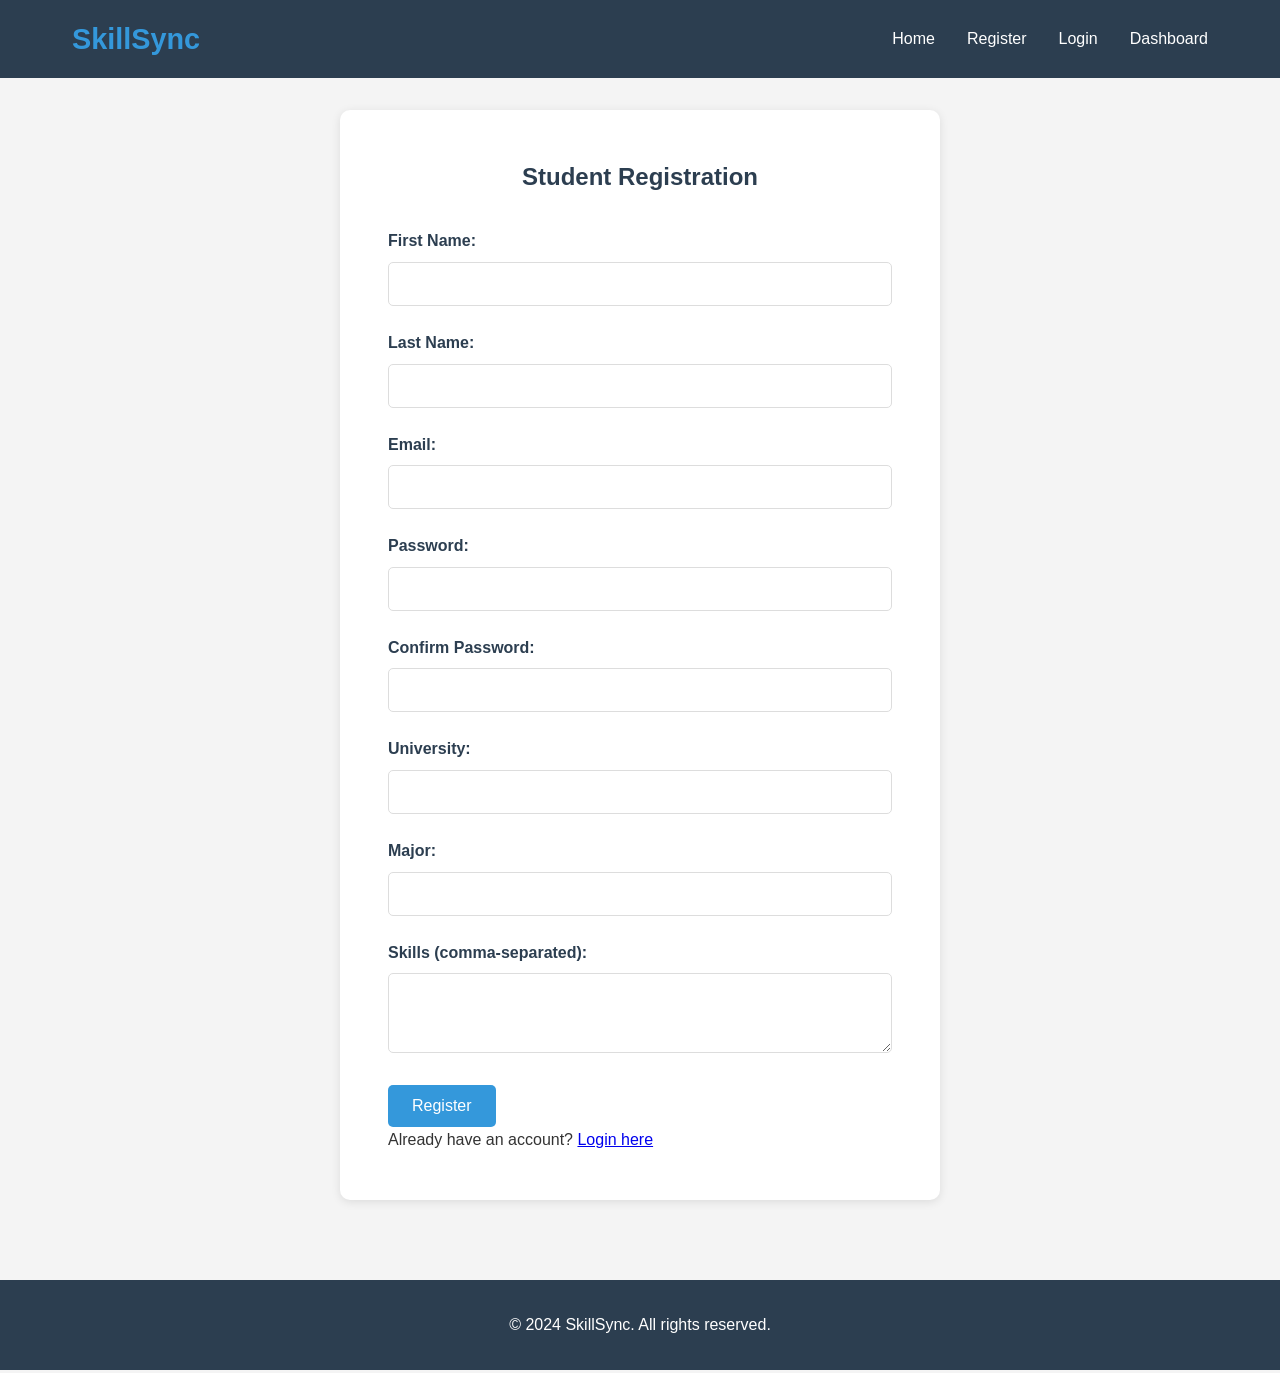
==== webapp/student_registration.html @ 84f4e048 "Initialize SkillSync project with basic models, servlets, and web resources Co-authored-by: rahman24" ====
<!DOCTYPE html>
<html lang="en">
<head>
    <meta charset="UTF-8">
    <meta name="viewport" content="width=device-width, initial-scale=1.0">
    <title>Student Registration - SkillSync</title>
    <link rel="stylesheet" href="css/style.css">
</head>
<body>
    <header>
        <nav>
            <div class="logo">
                <h1>SkillSync</h1>
            </div>
            <ul class="nav-links">
                <li><a href="index.html">Home</a></li>
                <li><a href="student_registration.html">Register</a></li>
                <li><a href="login">Login</a></li>
                <li><a href="organizer_dashboard.html">Dashboard</a></li>
            </ul>
        </nav>
    </header>

    <main>
        <section class="registration-form">
            <h2>Student Registration</h2>
            <form action="register" method="post">
                <div class="form-group">
                    <label for="firstName">First Name:</label>
                    <input type="text" id="firstName" name="firstName" required>
                </div>
                
                <div class="form-group">
                    <label for="lastName">Last Name:</label>
                    <input type="text" id="lastName" name="lastName" required>
                </div>
                
                <div class="form-group">
                    <label for="email">Email:</label>
                    <input type="email" id="email" name="email" required>
                </div>
                
                <div class="form-group">
                    <label for="password">Password:</label>
                    <input type="password" id="password" name="password" required>
                </div>
                
                <div class="form-group">
                    <label for="confirmPassword">Confirm Password:</label>
                    <input type="password" id="confirmPassword" name="confirmPassword" required>
                </div>
                
                <div class="form-group">
                    <label for="university">University:</label>
                    <input type="text" id="university" name="university" required>
                </div>
                
                <div class="form-group">
                    <label for="major">Major:</label>
                    <input type="text" id="major" name="major" required>
                </div>
                
                <div class="form-group">
                    <label for="skills">Skills (comma-separated):</label>
                    <textarea id="skills" name="skills" rows="3"></textarea>
                </div>
                
                <input type="hidden" name="userType" value="student">
                
                <button type="submit" class="btn btn-primary">Register</button>
            </form>
            
            <p>Already have an account? <a href="login">Login here</a></p>
        </section>
    </main>

    <footer>
        <p>&copy; 2024 SkillSync. All rights reserved.</p>
    </footer>
</body>
</html>
---- webapp/css/style.css ----
/* SkillSync Application Styles */

/* Global Styles */
* {
    margin: 0;
    padding: 0;
    box-sizing: border-box;
}

body {
    font-family: 'Arial', sans-serif;
    line-height: 1.6;
    color: #333;
    background-color: #f4f4f4;
}

/* Header Styles */
header {
    background-color: #2c3e50;
    color: white;
    padding: 1rem 0;
    position: sticky;
    top: 0;
    z-index: 100;
}

nav {
    display: flex;
    justify-content: space-between;
    align-items: center;
    max-width: 1200px;
    margin: 0 auto;
    padding: 0 2rem;
}

.logo h1 {
    font-size: 1.8rem;
    color: #3498db;
}

.nav-links {
    display: flex;
    list-style: none;
    gap: 2rem;
}

.nav-links a {
    color: white;
    text-decoration: none;
    transition: color 0.3s ease;
}

.nav-links a:hover {
    color: #3498db;
}

/* Main Content Styles */
main {
    max-width: 1200px;
    margin: 0 auto;
    padding: 2rem;
}

/* Button Styles */
.btn {
    display: inline-block;
    padding: 0.75rem 1.5rem;
    text-decoration: none;
    border: none;
    border-radius: 5px;
    cursor: pointer;
    transition: background-color 0.3s ease;
    font-size: 1rem;
}

.btn-primary {
    background-color: #3498db;
    color: white;
}

.btn-primary:hover {
    background-color: #2980b9;
}

.btn-secondary {
    background-color: #95a5a6;
    color: white;
}

.btn-secondary:hover {
    background-color: #7f8c8d;
}

/* Hero Section */
.hero {
    text-align: center;
    padding: 4rem 0;
    background-color: white;
    border-radius: 10px;
    margin-bottom: 3rem;
    box-shadow: 0 2px 10px rgba(0,0,0,0.1);
}

.hero h2 {
    font-size: 2.5rem;
    margin-bottom: 1rem;
    color: #2c3e50;
}

.hero p {
    font-size: 1.2rem;
    margin-bottom: 2rem;
    color: #7f8c8d;
}

.cta-buttons {
    display: flex;
    gap: 1rem;
    justify-content: center;
    flex-wrap: wrap;
}

/* Features Section */
.features {
    padding: 3rem 0;
}

.features h3 {
    text-align: center;
    font-size: 2rem;
    margin-bottom: 2rem;
    color: #2c3e50;
}

.feature-grid {
    display: grid;
    grid-template-columns: repeat(auto-fit, minmax(300px, 1fr));
    gap: 2rem;
}

.feature-card {
    background-color: white;
    padding: 2rem;
    border-radius: 10px;
    box-shadow: 0 2px 10px rgba(0,0,0,0.1);
    text-align: center;
}

.feature-card h4 {
    font-size: 1.3rem;
    margin-bottom: 1rem;
    color: #2c3e50;
}

/* Form Styles */
.registration-form {
    background-color: white;
    padding: 3rem;
    border-radius: 10px;
    box-shadow: 0 2px 10px rgba(0,0,0,0.1);
    max-width: 600px;
    margin: 0 auto;
}

.registration-form h2 {
    text-align: center;
    margin-bottom: 2rem;
    color: #2c3e50;
}

.form-group {
    margin-bottom: 1.5rem;
}

.form-group label {
    display: block;
    margin-bottom: 0.5rem;
    font-weight: bold;
    color: #2c3e50;
}

.form-group input,
.form-group textarea {
    width: 100%;
    padding: 0.75rem;
    border: 1px solid #ddd;
    border-radius: 5px;
    font-size: 1rem;
}

.form-group input:focus,
.form-group textarea:focus {
    outline: none;
    border-color: #3498db;
}

/* Dashboard Styles */
.dashboard {
    background-color: white;
    padding: 3rem;
    border-radius: 10px;
    box-shadow: 0 2px 10px rgba(0,0,0,0.1);
}

.dashboard h2 {
    margin-bottom: 2rem;
    color: #2c3e50;
}

.dashboard-stats {
    display: grid;
    grid-template-columns: repeat(auto-fit, minmax(200px, 1fr));
    gap: 1.5rem;
    margin-bottom: 3rem;
}

.stat-card {
    background-color: #f8f9fa;
    padding: 1.5rem;
    border-radius: 8px;
    text-align: center;
    border-left: 4px solid #3498db;
}

.stat-card h3 {
    color: #7f8c8d;
    font-size: 0.9rem;
    margin-bottom: 0.5rem;
}

.stat-number {
    font-size: 2rem;
    font-weight: bold;
    color: #2c3e50;
}

.dashboard-actions {
    margin-bottom: 3rem;
}

.dashboard-actions h3 {
    margin-bottom: 1rem;
    color: #2c3e50;
}

.action-buttons {
    display: flex;
    gap: 1rem;
    flex-wrap: wrap;
}

.recent-events,
.participant-management {
    margin-bottom: 2rem;
}

.recent-events h3,
.participant-management h3 {
    margin-bottom: 1rem;
    color: #2c3e50;
}

.events-list,
.participants-list {
    background-color: #f8f9fa;
    padding: 1rem;
    border-radius: 5px;
    border: 1px solid #e9ecef;
}

/* Footer Styles */
footer {
    background-color: #2c3e50;
    color: white;
    text-align: center;
    padding: 2rem 0;
    margin-top: 3rem;
}

/* Responsive Design */
@media (max-width: 768px) {
    nav {
        flex-direction: column;
        gap: 1rem;
    }
    
    .nav-links {
        gap: 1rem;
    }
    
    .hero h2 {
        font-size: 2rem;
    }
    
    .cta-buttons {
        flex-direction: column;
        align-items: center;
    }
    
    .registration-form {
        margin: 0 1rem;
        padding: 2rem;
    }
    
    .dashboard {
        margin: 0 1rem;
        padding: 2rem;
    }
    
    .action-buttons {
        flex-direction: column;
    }
}
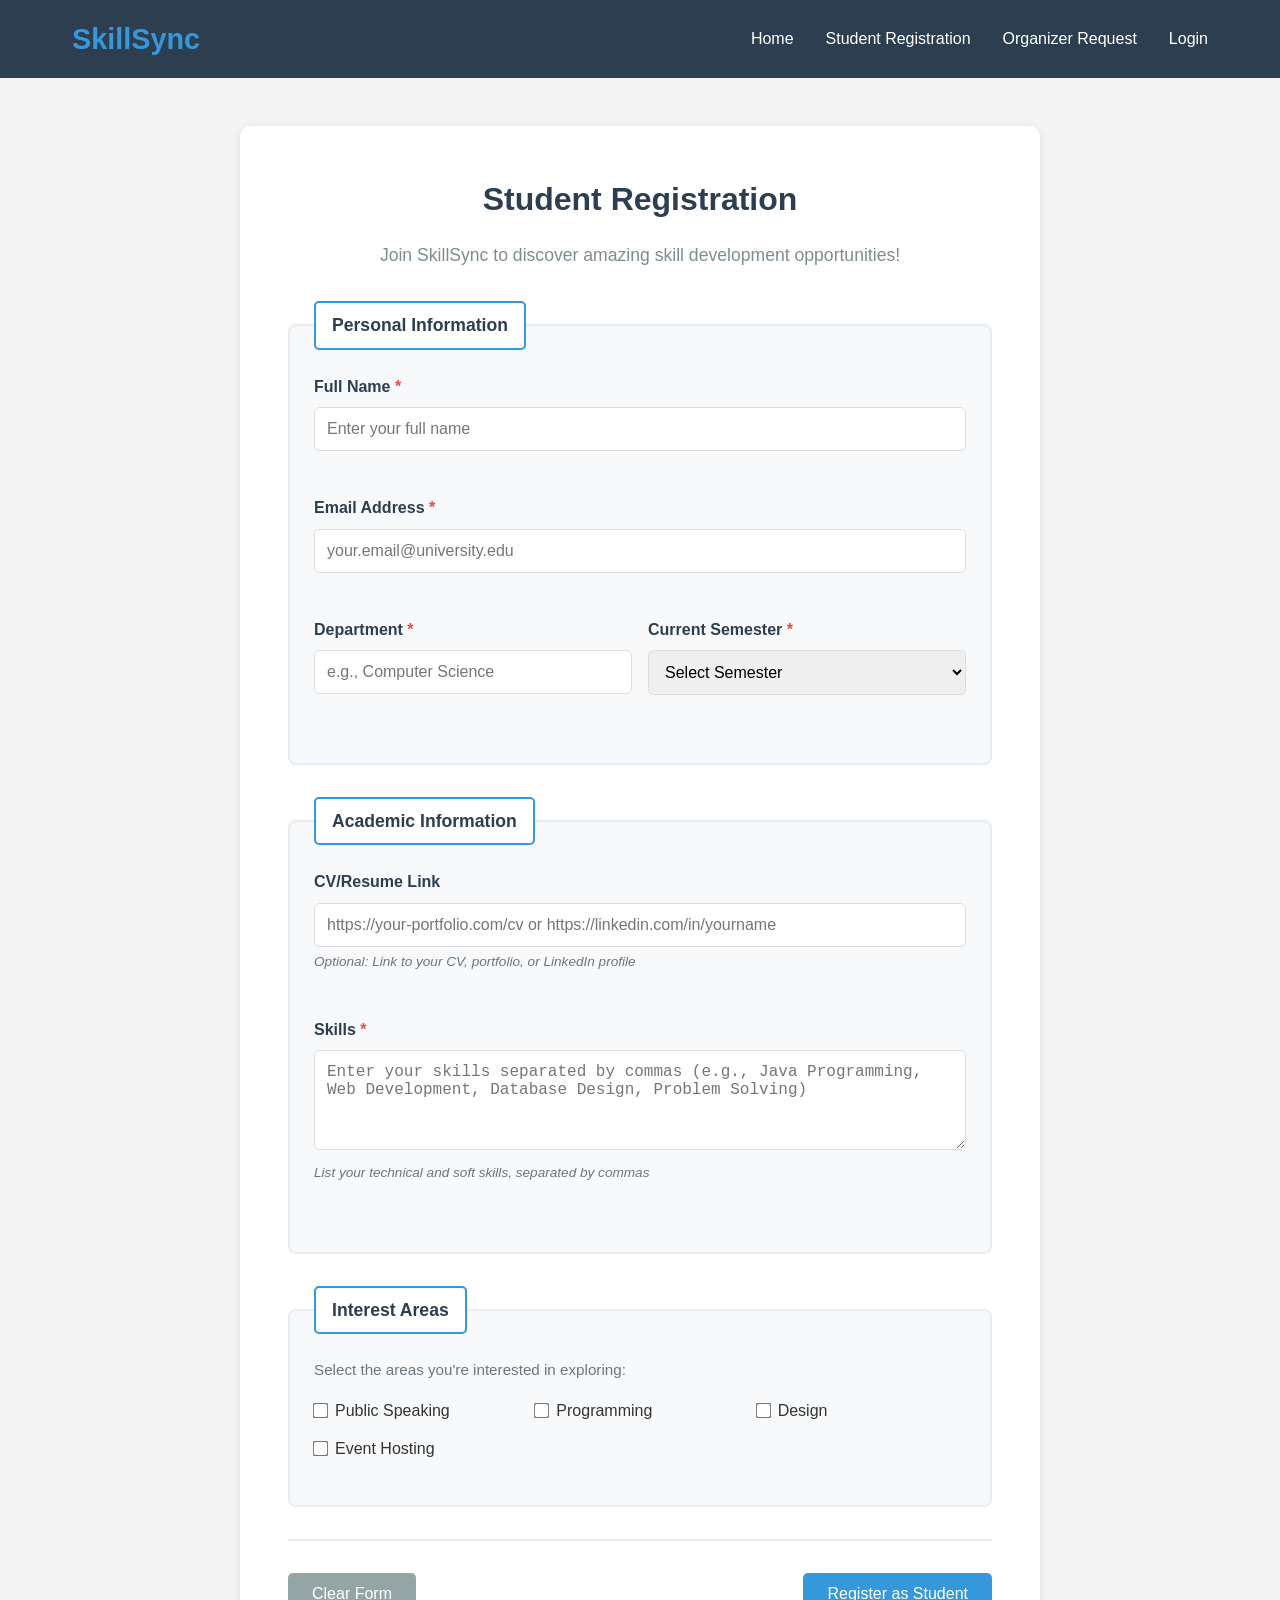
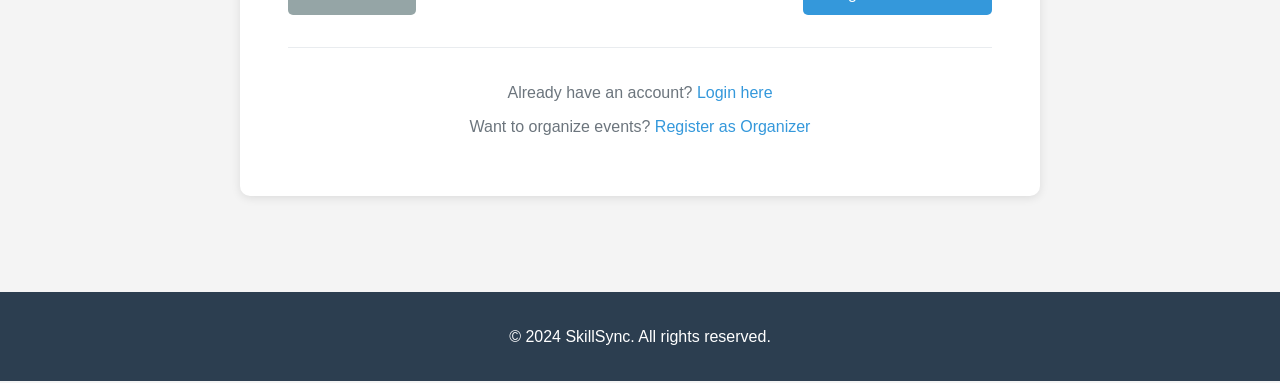
==== commit 8010d158: "Add student and organizer registration pages with enhanced forms Co-authored-by: rahman241-15-359 <r" ====
--- a/webapp/student_registration.html
+++ b/webapp/student_registration.html
@@ -14,68 +14,168 @@
             </div>
             <ul class="nav-links">
                 <li><a href="index.html">Home</a></li>
-                <li><a href="student_registration.html">Register</a></li>
+                <li><a href="student_registration.html">Student Registration</a></li>
+                <li><a href="organizer_request.html">Organizer Request</a></li>
                 <li><a href="login">Login</a></li>
-                <li><a href="organizer_dashboard.html">Dashboard</a></li>
             </ul>
         </nav>
     </header>
 
     <main>
-        <section class="registration-form">
-            <h2>Student Registration</h2>
-            <form action="register" method="post">
-                <div class="form-group">
-                    <label for="firstName">First Name:</label>
-                    <input type="text" id="firstName" name="firstName" required>
+        <div class="form-container">
+            <section class="registration-form">
+                <h2>Student Registration</h2>
+                <p class="form-description">Join SkillSync to discover amazing skill development opportunities!</p>
+                
+                <form action="StudentRegistrationServlet" method="post" id="studentForm">
+                    
+                    <!-- Personal Information Section -->
+                    <fieldset>
+                        <legend>Personal Information</legend>
+                        
+                        <div class="form-group">
+                            <label for="name">Full Name <span class="required">*</span></label>
+                            <input type="text" id="name" name="name" required 
+                                   placeholder="Enter your full name" 
+                                   minlength="2" maxlength="100">
+                            <div class="error-message" id="nameError"></div>
+                        </div>
+                        
+                        <div class="form-group">
+                            <label for="email">Email Address <span class="required">*</span></label>
+                            <input type="email" id="email" name="email" required 
+                                   placeholder="your.email@university.edu">
+                            <div class="error-message" id="emailError"></div>
+                        </div>
+                        
+                        <div class="form-row">
+                            <div class="form-group">
+                                <label for="department">Department <span class="required">*</span></label>
+                                <input type="text" id="department" name="department" required 
+                                       placeholder="e.g., Computer Science" 
+                                       maxlength="100">
+                                <div class="error-message" id="departmentError"></div>
+                            </div>
+                            
+                            <div class="form-group">
+                                <label for="semester">Current Semester <span class="required">*</span></label>
+                                <select id="semester" name="semester" required>
+                                    <option value="">Select Semester</option>
+                                    <option value="1">1st Semester</option>
+                                    <option value="2">2nd Semester</option>
+                                    <option value="3">3rd Semester</option>
+                                    <option value="4">4th Semester</option>
+                                    <option value="5">5th Semester</option>
+                                    <option value="6">6th Semester</option>
+                                    <option value="7">7th Semester</option>
+                                    <option value="8">8th Semester</option>
+                                    <option value="9">9th Semester (Master's)</option>
+                                    <option value="10">10th Semester (Master's)</option>
+                                </select>
+                                <div class="error-message" id="semesterError"></div>
+                            </div>
+                        </div>
+                    </fieldset>
+
+                    <!-- Academic Information Section -->
+                    <fieldset>
+                        <legend>Academic Information</legend>
+                        
+                        <div class="form-group">
+                            <label for="cvLink">CV/Resume Link</label>
+                            <input type="url" id="cvLink" name="cvLink" 
+                                   placeholder="https://your-portfolio.com/cv or https://linkedin.com/in/yourname">
+                            <small class="help-text">Optional: Link to your CV, portfolio, or LinkedIn profile</small>
+                            <div class="error-message" id="cvLinkError"></div>
+                        </div>
+                        
+                        <div class="form-group">
+                            <label for="skills">Skills <span class="required">*</span></label>
+                            <textarea id="skills" name="skills" rows="4" required 
+                                      placeholder="Enter your skills separated by commas (e.g., Java Programming, Web Development, Database Design, Problem Solving)"
+                                      maxlength="500"></textarea>
+                            <small class="help-text">List your technical and soft skills, separated by commas</small>
+                            <div class="error-message" id="skillsError"></div>
+                        </div>
+                    </fieldset>
+
+                    <!-- Interest Areas Section -->
+                    <fieldset>
+                        <legend>Interest Areas</legend>
+                        <p class="section-description">Select the areas you're interested in exploring:</p>
+                        
+                        <div class="checkbox-group">
+                            <div class="checkbox-item">
+                                <input type="checkbox" id="publicSpeaking" name="interestAreas" value="Public Speaking">
+                                <label for="publicSpeaking">Public Speaking</label>
+                            </div>
+                            
+                            <div class="checkbox-item">
+                                <input type="checkbox" id="programming" name="interestAreas" value="Programming">
+                                <label for="programming">Programming</label>
+                            </div>
+                            
+                            <div class="checkbox-item">
+                                <input type="checkbox" id="design" name="interestAreas" value="Design">
+                                <label for="design">Design</label>
+                            </div>
+                            
+                            <div class="checkbox-item">
+                                <input type="checkbox" id="hosting" name="interestAreas" value="Hosting">
+                                <label for="hosting">Event Hosting</label>
+                            </div>
+                        </div>
+                        <div class="error-message" id="interestAreasError"></div>
+                    </fieldset>
+
+                    <!-- Form Actions -->
+                    <div class="form-actions">
+                        <button type="reset" class="btn btn-secondary">Clear Form</button>
+                        <button type="submit" class="btn btn-primary">Register as Student</button>
+                    </div>
+                </form>
+                
+                <div class="form-footer">
+                    <p>Already have an account? <a href="login">Login here</a></p>
+                    <p>Want to organize events? <a href="organizer_request.html">Register as Organizer</a></p>
                 </div>
-                
-                <div class="form-group">
-                    <label for="lastName">Last Name:</label>
-                    <input type="text" id="lastName" name="lastName" required>
-                </div>
-                
-                <div class="form-group">
-                    <label for="email">Email:</label>
-                    <input type="email" id="email" name="email" required>
-                </div>
-                
-                <div class="form-group">
-                    <label for="password">Password:</label>
-                    <input type="password" id="password" name="password" required>
-                </div>
-                
-                <div class="form-group">
-                    <label for="confirmPassword">Confirm Password:</label>
-                    <input type="password" id="confirmPassword" name="confirmPassword" required>
-                </div>
-                
-                <div class="form-group">
-                    <label for="university">University:</label>
-                    <input type="text" id="university" name="university" required>
-                </div>
-                
-                <div class="form-group">
-                    <label for="major">Major:</label>
-                    <input type="text" id="major" name="major" required>
-                </div>
-                
-                <div class="form-group">
-                    <label for="skills">Skills (comma-separated):</label>
-                    <textarea id="skills" name="skills" rows="3"></textarea>
-                </div>
-                
-                <input type="hidden" name="userType" value="student">
-                
-                <button type="submit" class="btn btn-primary">Register</button>
-            </form>
-            
-            <p>Already have an account? <a href="login">Login here</a></p>
-        </section>
+            </section>
+        </div>
     </main>
 
     <footer>
         <p>&copy; 2024 SkillSync. All rights reserved.</p>
     </footer>
+
+    <script>
+        // Basic form validation enhancement
+        document.getElementById('studentForm').addEventListener('submit', function(e) {
+            const skills = document.getElementById('skills').value.trim();
+            const interestAreas = document.querySelectorAll('input[name="interestAreas"]:checked');
+            
+            // Validate skills field
+            if (skills.length === 0) {
+                e.preventDefault();
+                document.getElementById('skillsError').textContent = 'Please enter at least one skill.';
+                document.getElementById('skills').focus();
+                return;
+            }
+            
+            // Clear any previous error messages
+            document.querySelectorAll('.error-message').forEach(error => error.textContent = '');
+        });
+
+        // Real-time validation for URL field
+        document.getElementById('cvLink').addEventListener('blur', function() {
+            const url = this.value.trim();
+            const errorDiv = document.getElementById('cvLinkError');
+            
+            if (url && !url.match(/^https?:\/\/.+/)) {
+                errorDiv.textContent = 'Please enter a valid URL starting with http:// or https://';
+            } else {
+                errorDiv.textContent = '';
+            }
+        });
+    </script>
 </body>
 </html>
--- a/webapp/css/style.css
+++ b/webapp/css/style.css
@@ -71,6 +71,7 @@
     cursor: pointer;
     transition: background-color 0.3s ease;
     font-size: 1rem;
+    font-weight: 500;
 }
 
 .btn-primary {
@@ -152,20 +153,61 @@
     color: #2c3e50;
 }
 
-/* Form Styles */
+/* Form Container */
+.form-container {
+    display: flex;
+    justify-content: center;
+    padding: 1rem 0;
+}
+
+/* Enhanced Form Styles */
 .registration-form {
     background-color: white;
     padding: 3rem;
     border-radius: 10px;
     box-shadow: 0 2px 10px rgba(0,0,0,0.1);
-    max-width: 600px;
-    margin: 0 auto;
+    max-width: 800px;
+    width: 100%;
 }
 
 .registration-form h2 {
     text-align: center;
-    margin-bottom: 2rem;
-    color: #2c3e50;
+    margin-bottom: 1rem;
+    color: #2c3e50;
+    font-size: 2rem;
+}
+
+.form-description {
+    text-align: center;
+    margin-bottom: 2rem;
+    color: #7f8c8d;
+    font-size: 1.1rem;
+}
+
+/* Fieldset Styles */
+fieldset {
+    border: 2px solid #e9ecef;
+    border-radius: 8px;
+    padding: 1.5rem;
+    margin-bottom: 2rem;
+    background-color: #f8f9fa;
+}
+
+fieldset legend {
+    background-color: white;
+    padding: 0.5rem 1rem;
+    border: 2px solid #3498db;
+    border-radius: 5px;
+    color: #2c3e50;
+    font-weight: bold;
+    font-size: 1.1rem;
+}
+
+/* Form Row for Side-by-Side Fields */
+.form-row {
+    display: grid;
+    grid-template-columns: 1fr 1fr;
+    gap: 1rem;
 }
 
 .form-group {
@@ -179,19 +221,112 @@
     color: #2c3e50;
 }
 
+.required {
+    color: #e74c3c;
+}
+
 .form-group input,
-.form-group textarea {
+.form-group textarea,
+.form-group select {
     width: 100%;
     padding: 0.75rem;
     border: 1px solid #ddd;
     border-radius: 5px;
     font-size: 1rem;
+    transition: border-color 0.3s ease;
 }
 
 .form-group input:focus,
-.form-group textarea:focus {
+.form-group textarea:focus,
+.form-group select:focus {
     outline: none;
     border-color: #3498db;
+    box-shadow: 0 0 5px rgba(52, 152, 219, 0.3);
+}
+
+.form-group textarea {
+    resize: vertical;
+    min-height: 100px;
+}
+
+/* Help Text */
+.help-text {
+    display: block;
+    margin-top: 0.25rem;
+    font-size: 0.85rem;
+    color: #6c757d;
+    font-style: italic;
+}
+
+.section-description {
+    margin-bottom: 1rem;
+    color: #6c757d;
+    font-size: 0.95rem;
+}
+
+/* Checkbox Styles */
+.checkbox-group {
+    display: grid;
+    grid-template-columns: repeat(auto-fit, minmax(200px, 1fr));
+    gap: 0.75rem;
+}
+
+.checkbox-item {
+    display: flex;
+    align-items: center;
+    gap: 0.5rem;
+}
+
+.checkbox-item input[type="checkbox"] {
+    width: auto;
+    margin: 0;
+    transform: scale(1.2);
+}
+
+.checkbox-item label {
+    margin: 0;
+    font-weight: normal;
+    cursor: pointer;
+}
+
+/* Error Message Styles */
+.error-message {
+    color: #e74c3c;
+    font-size: 0.85rem;
+    margin-top: 0.25rem;
+    min-height: 1rem;
+}
+
+/* Form Actions */
+.form-actions {
+    display: flex;
+    justify-content: space-between;
+    align-items: center;
+    gap: 1rem;
+    margin-top: 2rem;
+    padding-top: 2rem;
+    border-top: 2px solid #e9ecef;
+}
+
+.form-footer {
+    text-align: center;
+    margin-top: 2rem;
+    padding-top: 2rem;
+    border-top: 1px solid #e9ecef;
+}
+
+.form-footer p {
+    margin-bottom: 0.5rem;
+    color: #6c757d;
+}
+
+.form-footer a {
+    color: #3498db;
+    text-decoration: none;
+}
+
+.form-footer a:hover {
+    text-decoration: underline;
 }
 
 /* Dashboard Styles */
@@ -286,6 +421,8 @@
     
     .nav-links {
         gap: 1rem;
+        flex-wrap: wrap;
+        justify-content: center;
     }
     
     .hero h2 {
@@ -310,4 +447,39 @@
     .action-buttons {
         flex-direction: column;
     }
+    
+    .form-row {
+        grid-template-columns: 1fr;
+    }
+    
+    .checkbox-group {
+        grid-template-columns: 1fr;
+    }
+    
+    .form-actions {
+        flex-direction: column;
+        align-items: stretch;
+    }
+    
+    .form-actions .btn {
+        text-align: center;
+    }
+}
+
+@media (max-width: 480px) {
+    .registration-form {
+        padding: 1.5rem;
+    }
+    
+    fieldset {
+        padding: 1rem;
+    }
+    
+    .registration-form h2 {
+        font-size: 1.5rem;
+    }
+    
+    .form-description {
+        font-size: 1rem;
+    }
 }
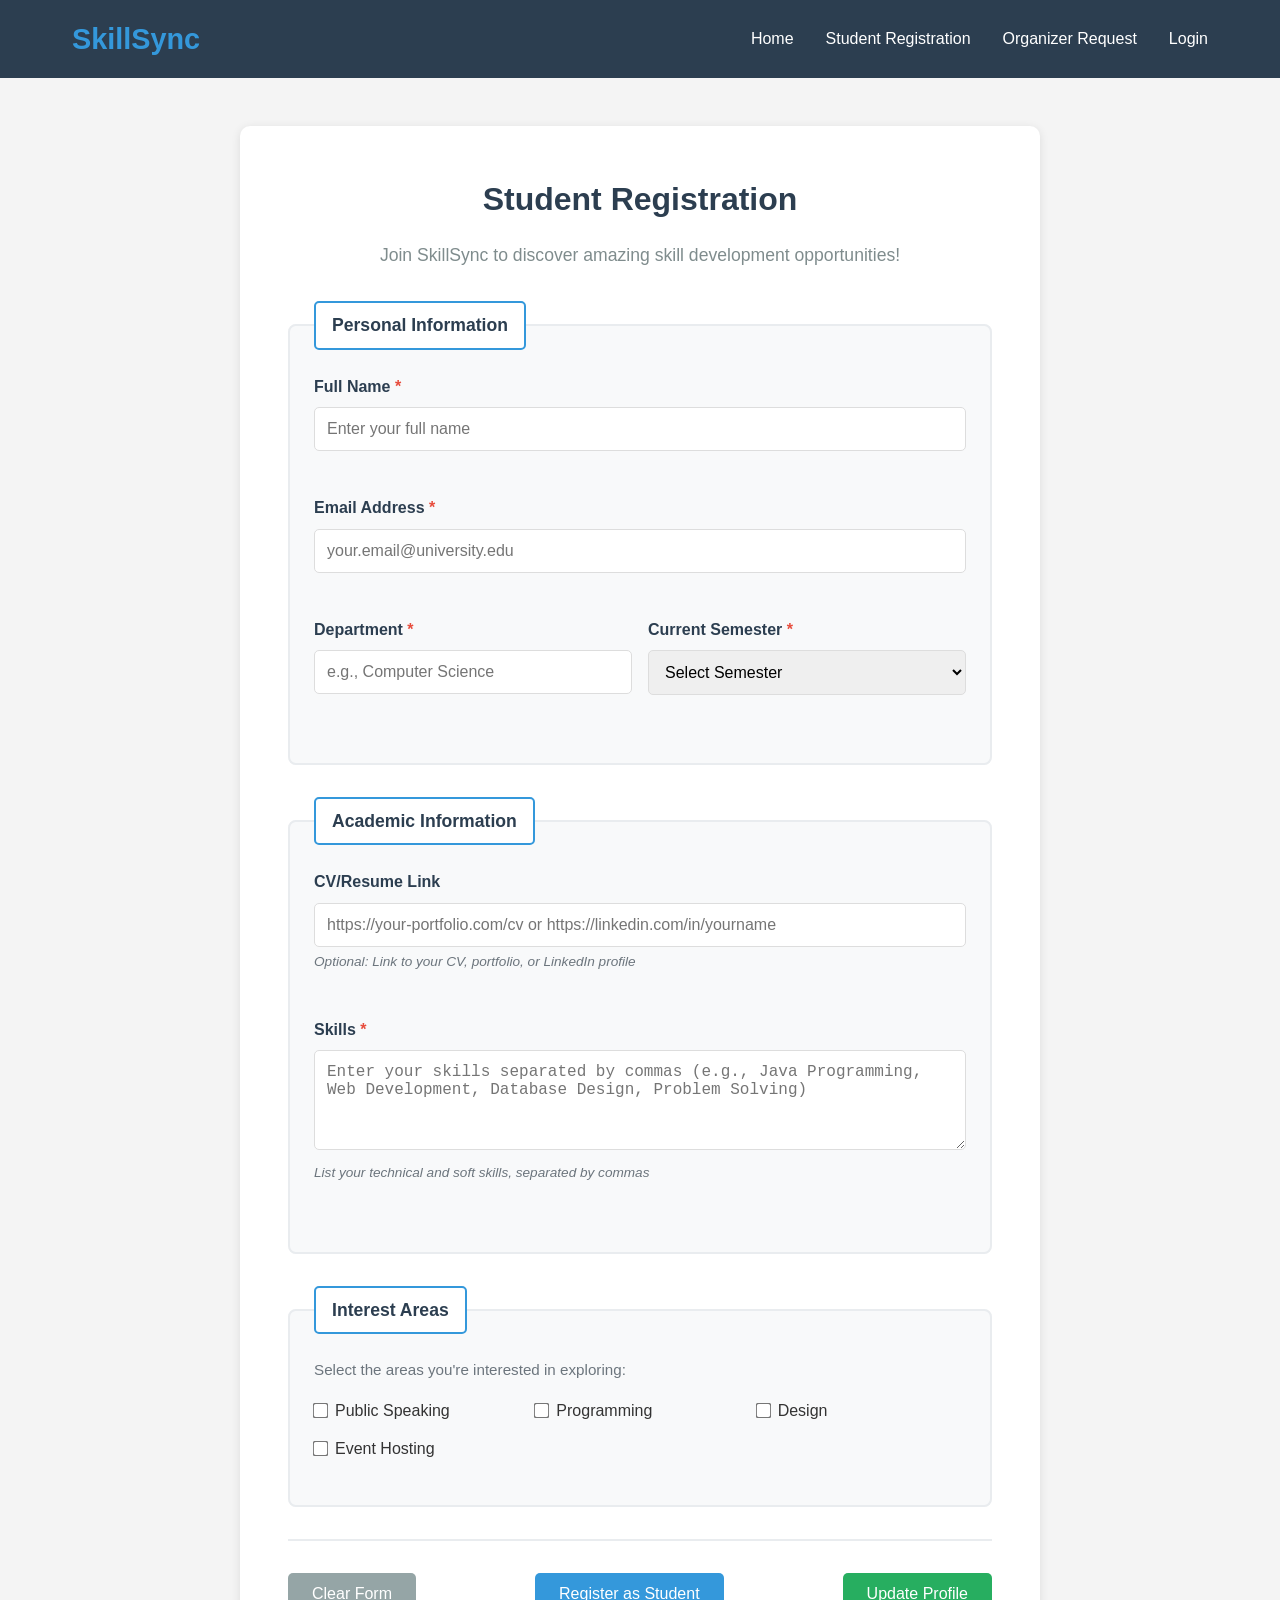
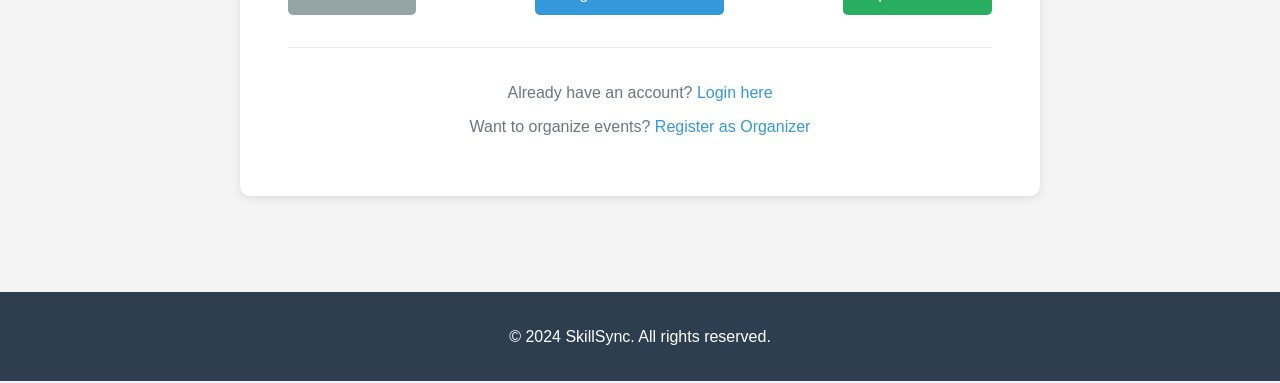
==== commit c6a4fb65: "Add profile update feature with timestamp tracking for students Co-authored-by: rahman241-15-359 <ra" ====
--- a/webapp/student_registration.html
+++ b/webapp/student_registration.html
@@ -131,7 +131,8 @@
                     <!-- Form Actions -->
                     <div class="form-actions">
                         <button type="reset" class="btn btn-secondary">Clear Form</button>
-                        <button type="submit" class="btn btn-primary">Register as Student</button>
+                        <button type="submit" class="btn btn-primary" name="action" value="register">Register as Student</button>
+                        <button type="submit" class="btn btn-success" name="action" value="update">Update Profile</button>
                     </div>
                 </form>
                 
--- a/webapp/css/style.css
+++ b/webapp/css/style.css
@@ -92,6 +92,15 @@
     background-color: #7f8c8d;
 }
 
+.btn-success {
+    background-color: #27ae60;
+    color: white;
+}
+
+.btn-success:hover {
+    background-color: #229954;
+}
+
 /* Hero Section */
 .hero {
     text-align: center;
